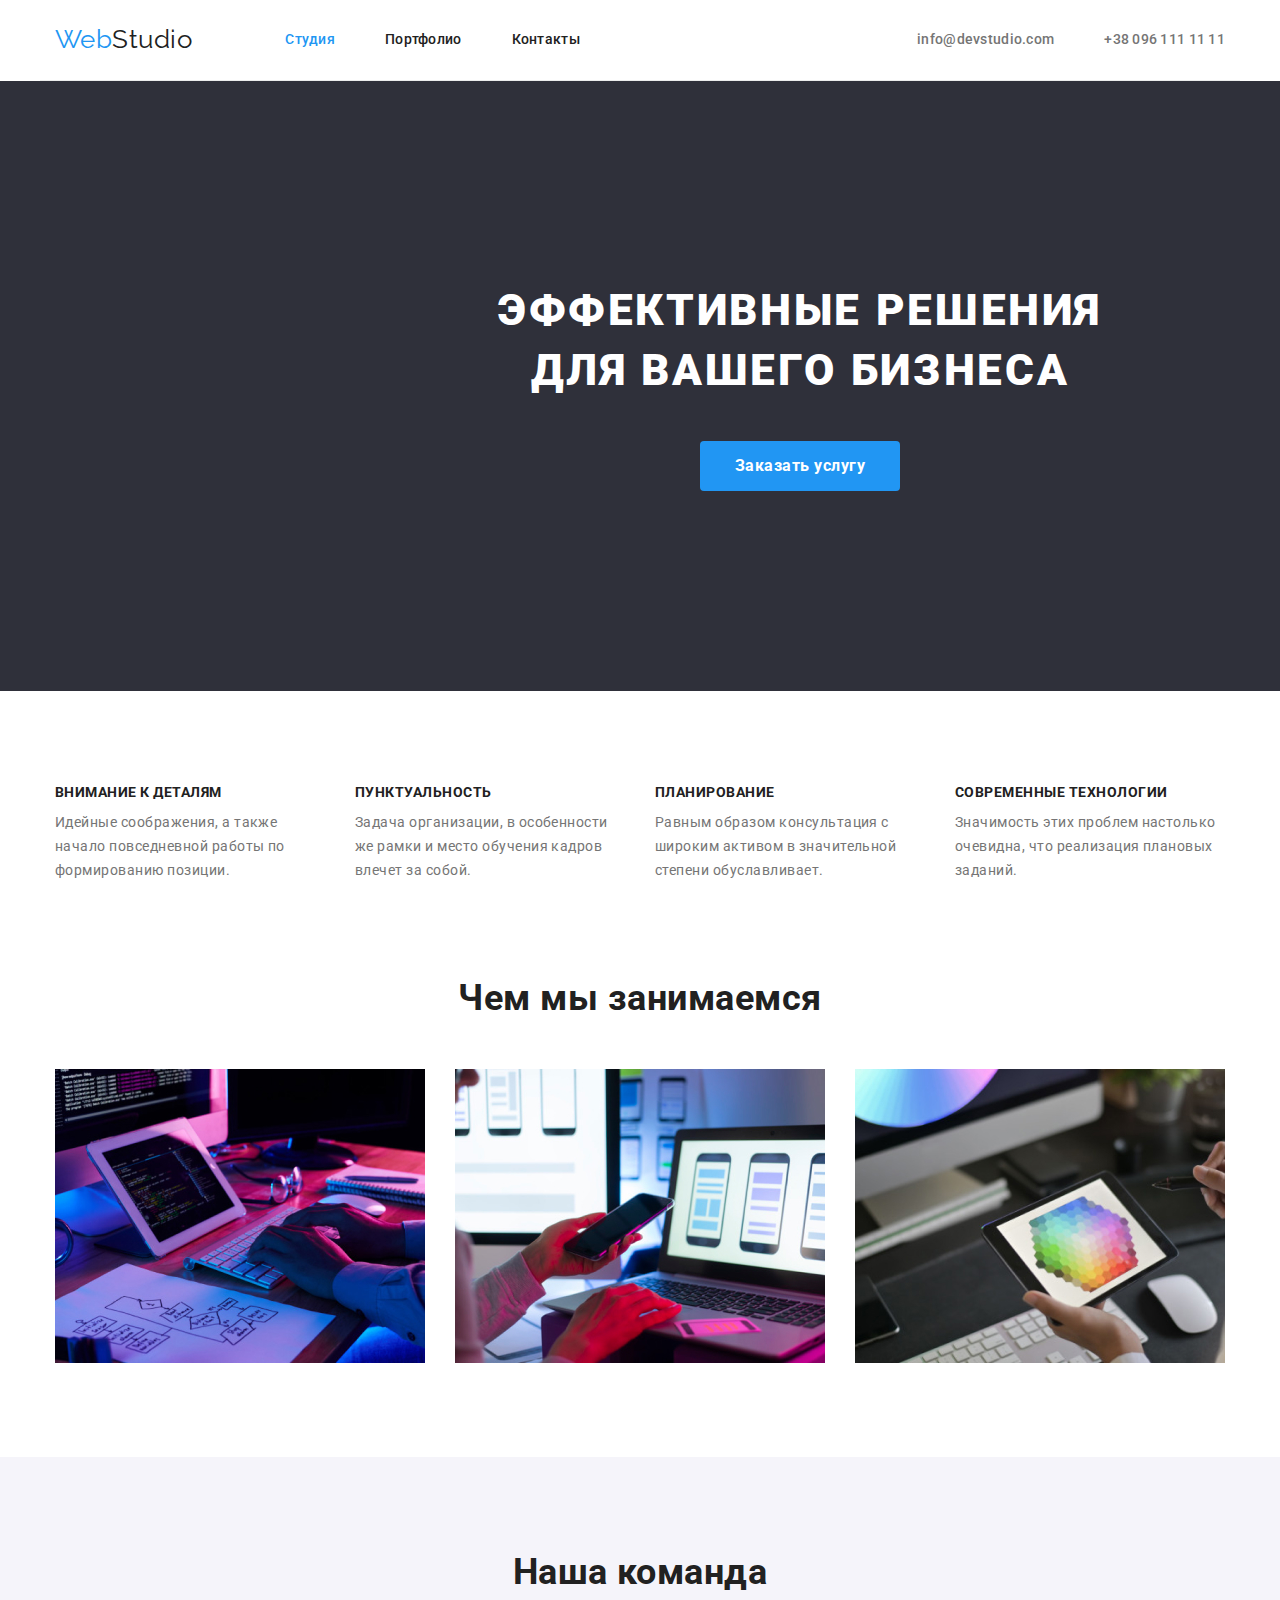
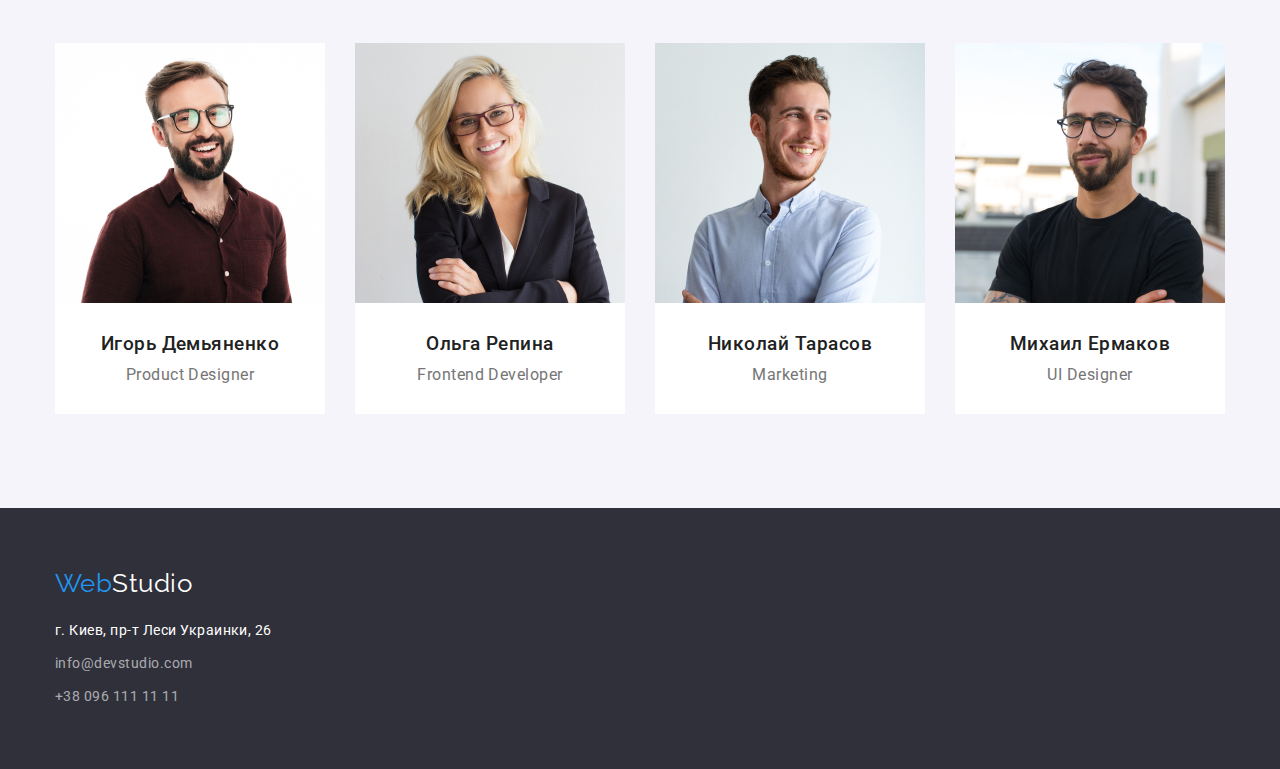
==== index.html @ 2cdace1d "изменила герой, переделала портфолио" ====
<!DOCTYPE html>
<html lang="ru">
<head>
    <meta charset="UTF-8">
    <meta name="viewport" content="width=device-width, initial-scale=1.0">
    <title>WebStudio</title>
    <link rel="preconnect" href="https://fonts.gstatic.com">
    <link href="https://fonts.googleapis.com/css2?family=Raleway:wght@700&family=Roboto:wght@400;500;700;900&display=swap"
        rel="stylesheet">
    <link rel="stylesheet" href="./css/modern-normalize.css">
    <link rel="stylesheet" href="css/styles.css">
</head>
<body>
    <header>
        <div class="container page-header">
            <nav class="nav">
                <a href="./index.html" class="nav-logo"><span class="logo-part">Web</span>Studio</a>
                    <ul class="nav-list">
                        <li class="element-nav"><a href="./index.html" class="nav-items current">Студия</a></li>
                        <li class="element-nav"><a href="./portfolio.html" class="nav-items">Портфолио</a></li>
                        <li class="element-nav"><a href="" class="nav-items">Контакты</a></li>
                    </ul>
            </nav>
            <ul class="nav-list">
                <li class="element-nav"><a href="mailto:info@devstudio.com" class="nav-items contacts">info@devstudio.com</a></li>
                <li class="element-nav"><a href="tel:+380961111111" class="nav-items contacts">+38 096 111 11 11</a></li>
            </ul>
        </div>
    </header>
    <main>
        <section class="hero">
            <div class="page-hero">
                    <h1 class="hero-heading">Эффективные решения для вашего бизнеса</h1>
                    <a href="" class="hero-button">Заказать услугу</a>
            </div>
        </section>
        <section class="features">
           <div class="container">
                <h2 class="visually-hidden">Преимущества</h2>
                <ul class="features-list">
                    <li class="features-element">
                        <h3 class="features-heading">Внимание к деталям</h3>
                        <p class="features-items">Идейные соображения, а также начало повседневной работы по формированию позиции.</p>
                    </li>
                    <li class="features-element">
                        <h3 class="features-heading">Пунктуальность</h3>
                        <p class="features-items">Задача организации, в особенности же рамки и место обучения кадров влечет за собой.
                        </p>
                    </li>
                    <li class="features-element">
                        <h3 class="features-heading">Планирование</h3>
                        <p class="features-items">Равным образом консультация с широким активом в значительной степени обуславливает.
                        </p>
                    </li>
                    <li class="features-element">
                        <h3 class="features-heading">Современные технологии</h3>
                        <p class="features-items">Значимость этих проблем настолько очевидна, что реализация плановых заданий.</p>
                    </li>
                </ul>
           </div>
        </section>
        <section class="all-section">
            <div class="container">
                <h2 class="works-heading">Чем мы занимаемся</h2>
                <ul class="works-img">
                    <li class="works-item">
                        <img src="images/main/box1.jpg" alt="рабочий процесс1" width="370" height="294">
                    </li>
                    <li class="works-item">
                        <img src="images/main/box2.jpg" alt="рабочий процесс2" width="370" height="294">
                    </li>
                    <li class="works-item">
                        <img src="images/main/box3.jpg" alt="рабочий процесс3" width="370" height="294">
                    </li>
                </ul>
            </div>
        </section>
        <section class="all-section team">
            <div class="container">
                <h2 class="works-heading">Наша команда</h2>
                <ul class="team-list">
                    <li class="team-element">
                        <img src="images/main/img1.jpg" alt="Игорь Демьяненко" width="270" height="260">
                        <div class="container-team">
                            <h3>Игорь Демьяненко</h3>
                            <p class="team-text">Product Designer</p>
                        </div>
                    </li>
                    <li class="team-element">
                        <img src="images/main/img2.jpg" alt="Ольга Репина" width="270" height="260">
                        <div class="container-team">
                            <h3>Ольга Репина</h3>
                            <p class="team-text">Frontend Developer</p>
                        </div>
                    </li>
                    <li class="team-element">
                        <img src="images/main/img3.jpg" alt="Николай Тарасов" width="270" height="260">
                        <div class="container-team">
                            <h3>Николай Тарасов</h3>
                            <p class="team-text">Marketing</p>
                        </div>
                    </li>
                    <li class="team-element">
                        <img src="images/main/img4.jpg" alt="Михаил Ермаков" width="270" height="260">
                        <div class="container-team">
                            <h3>Михаил Ермаков</h3>
                            <p class="team-text">UI Designer</p>
                        </div>
                    </li>
                </ul>
            </div>
        </section>
    </main>
    <footer class="footer">
            <div class="container">
                <a href="" class="footer-logo"><span class="logo-part">Web</span>Studio</a>
                <address class="footer-address">
                    <p>г. Киев, пр-т Леси Украинки, 26</p>
                    <ul>
                        <li class="footer-item">
                            <a href="mailto:info@devstudio.com" class="footer-contacts">info@devstudio.com</a>
                        </li>
                        <li class="footer-item">
                            <a href="tel:+380961111111" class="footer-contacts">+38 096 111 11 11</a>
                        </li>
                    </ul>
                </address>
            </div>
    </footer>
</body>
</html>
---- css/styles.css ----
:root {
  --primary-text-color: rgb(33, 33, 33);
  --logo-text-color: rgb(33, 150, 243);
  --secondary-text-color: rgb(0, 0, 0);
  --paragraph-text-color: rgb(117, 117, 117);
  --white-text-color: rgb(255, 255, 255);
  --white-text-color-op: rgba(255, 255, 255, 0.6);
  --gray-button-portfolio: rgb(245, 244, 250);
  --hero-footer-main-page: rgb(47, 48, 58);
  --examples-gap: 30px;
}

body {
  color: var(--primary-text-color);
  background-color: var(--white-text-color);

  font-family: Roboto, sans-serif;
  letter-spacing: 0.03em;
}

a {
  text-decoration: none;
}

ul {
  list-style: none;
  margin: 0;
  padding: 0;
}

h1,
h2,
h3,
h4,
h5,
h6,
p {
  margin: 0;
}

h3 {
  font-weight: 700;
}

img {
  display: block;
  max-width: 100%;
}

/* CONTAINER */
.container {
  max-width: 1200px;
  margin: 0 auto;
  padding: 0 15px;
}

.all-section {
  padding-top: 94px;
  padding-bottom: 94px;
}

/* HEADER */
.page-header {
  display: flex;
  align-items: center;
  justify-content: space-between;
  border-bottom: 1px solid #ececec;
}

.nav {
  display: flex;
}

/* Оформление логотипа в шапке */
.nav-logo {
  padding-top: 24px;
  padding-bottom: 25px;
  margin-right: 93px;

  color: var(--primary-text-color);
  font-family: Raleway, sans-serif;

  font-size: 26px;
  line-height: 1.19;
}

.logo-part {
  color: var(--logo-text-color);
}

/* Оформление ссылок навигации */
.nav-list {
  display: flex;
}

.element-nav:not(:last-child) {
  margin-right: 50px;
}

.nav-items {
  display: block;
  padding-top: 32px;
  padding-bottom: 32px;

  color: var(--primary-text-color);

  font-weight: 500;
  font-size: 14px;
  line-height: 1.14;
  letter-spacing: 0.02em;
}

.nav-items:hover,
.nav-items:focus {
  color: var(--logo-text-color);
}

.nav-items.current {
  color: var(--logo-text-color);
}

/* Контакты в шапке */
.contacts {
  color: var(--paragraph-text-color);
}

.contacts:hover,
.contacts:focus {
  color: var(--logo-text-color);
}

/* Оформление героя */
.hero {
  min-width: 1600px;
  padding-top: 200px;
  padding-bottom: 200px;
  text-align: center;

  background-color: var(--hero-footer-main-page);
}

.page-hero {
  display: block;
  max-width: 700px;
  margin: 0 auto;
}

.hero-heading {
  margin-bottom: 40px;

  color: var(--white-text-color);

  font-weight: 900;
  font-size: 44px;
  line-height: 1.36;
  letter-spacing: 0.06em;
  text-transform: uppercase;
}

/* Оформление кнопки */
.hero-button {
  display: block;
  width: 200px;
  padding: 10px 32px;
  margin: 0 auto;

  color: var(--white-text-color);
  background-color: var(--logo-text-color);

  font-weight: 700;
  font-size: 16px;
  line-height: 1.9;
  letter-spacing: 0.03em;
  border-radius: 4px;
}

.hero-button:hover,
.hero-button:focus {
  color: var(--white-text-color-op);
}

/* Преимушества */
.features {
  padding-top: 94px;
}

.visually-hidden {
  position: absolute;
  width: 1px;
  height: 1px;
  margin: -1px;
  border: 0;
  padding: 0;
  white-space: nowrap;
  clip-path: inset(100%);
  clip: rect(0 0 0 0);
  overflow: hidden;
}

.features-list {
  display: flex;
}

.features-heading {
  margin-bottom: 10px;
  font-size: 14px;
  line-height: 1.14;
  text-transform: uppercase;
}

.features-items {
  display: flex;
  width: 270px;

  color: var(--paragraph-text-color);
  font-size: 14px;
  line-height: 1.71;
}

.features-element:not(:last-child),
.works-item:not(:last-child),
.team-element:not(:last-child) {
  margin-right: 30px;
}

/* Чем мы занимаемся */

.works-heading {
  margin-bottom: 50px;

  font-weight: 700;
  font-size: 36px;
  line-height: 1.17;
  text-align: center;
}

.works-img,
.works-item,
.team-list {
  display: flex;
}

/* Team */

.team {
  background-color: var(--gray-button-portfolio);
}

.team-element {
  text-align: center;
  background-color: var(--white-text-color);
}

.team h3 {
  margin-bottom: 10px;
  font-weight: 500;
}

.container-team {
  padding: 30px 30px;

  font-size: 16px;
  line-height: 1.19;
}

.team-text {
  color: var(--paragraph-text-color);
}

/* Оформление футера */
.footer {
  padding-top: 60px;
  padding-bottom: 60px;

  background-color: var(--hero-footer-main-page);
}

.footer-logo {
  display: block;
  margin-bottom: 20px;

  font-family: Raleway, sans-serif;

  color: var(--white-text-color);
  font-size: 26px;
  line-height: 1.19;
}

.footer-address {
  color: var(--white-text-color);

  font-size: 14px;
  line-height: 1.71;
}

.footer-address p,
.footer-item:first-child {
  margin-bottom: 9px;
}

.footer-address .footer-contacts {
  display: block;

  color: var(--white-text-color-op);
  font-style: normal;
}

/* Оформиление портфолио  */

.examples {
  display: flex;
  flex-wrap: wrap;
  margin-right: calc(-1 * var(--examples-gap));
  margin-bottom: calc(-1 * var(--examples-gap));
}

.examples > .item {
  flex-basis: calc(100% / 3 - var(--examples-gap));
  margin-right: var(--examples-gap);
  margin-bottom: var(--examples-gap);
}

.examples-content {
  padding: 20px 24px;
  border: 1px solid #eeeeee;
  box-shadow: 0px 4px 4px 0px 0, 0, 0, 0, 25;
}

.examples-heading {
  margin-bottom: 4px;

  color: var(--primary-text-color);

  font-weight: 700;
  font-size: 18px;
  line-height: 2;

  letter-spacing: 0.06em;
}

.examples-text {
  color: var(--paragraph-text-color);

  font-size: 16px;
  line-height: 1.9;
}

/* Оформиление кнопок в портфолио */

.btn {
  display: flex;
  justify-content: center;
  padding-bottom: 50px;
}

.btn-item:not(:last-child) {
  margin-right: 8px;
}

.btn .button {
  padding: 6px 22px;

  background-color: var(--gray-button-portfolio);
  border-color: transparent;
  border-radius: 4px;
}

.btn .button:hover,
.btn .button:focus {
  color: var(--white-text-color);
  background-color: var(--logo-text-color);
}

/* сетка */
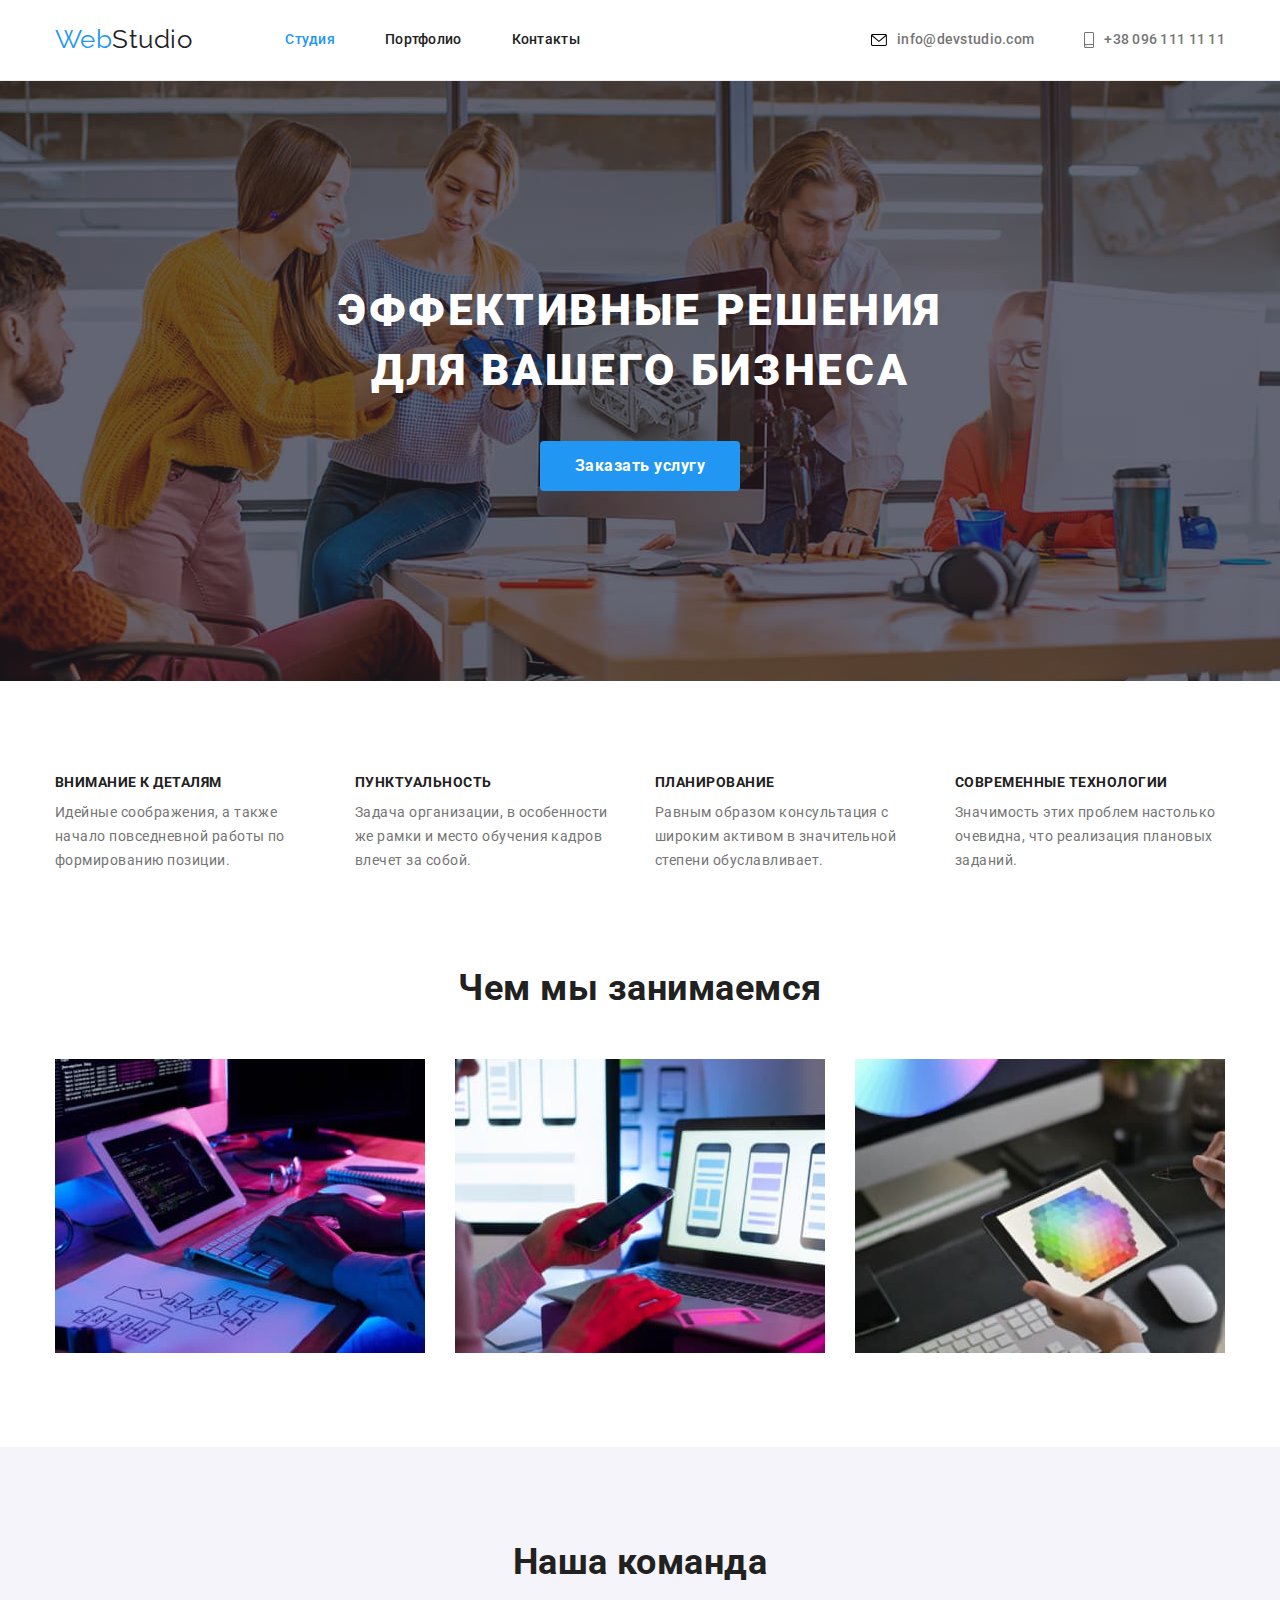
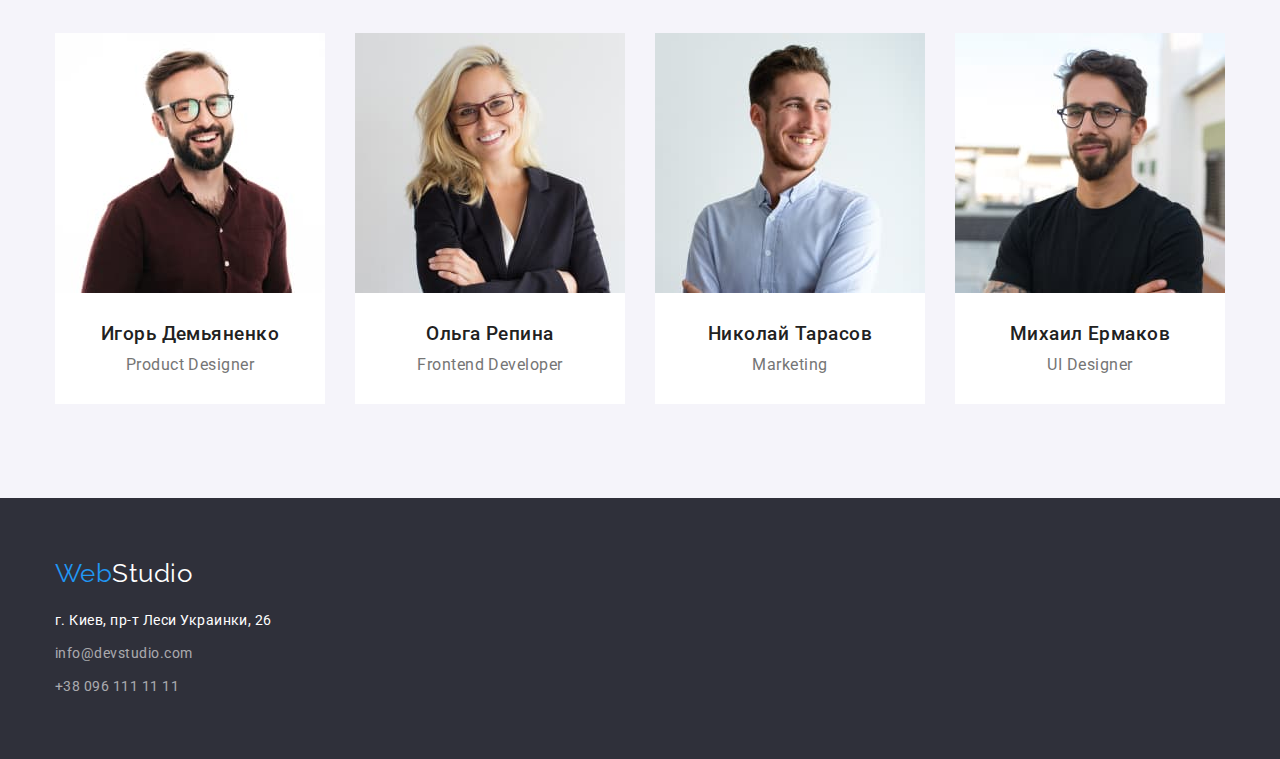
==== commit 7cf0659f: "сделала спрайт" ====
--- a/index.html
+++ b/index.html
@@ -21,10 +21,24 @@
                         <li class="element-nav"><a href="" class="nav-items">Контакты</a></li>
                     </ul>
             </nav>
-            <ul class="nav-list">
-                <li class="element-nav"><a href="mailto:info@devstudio.com" class="nav-items contacts">info@devstudio.com</a></li>
-                <li class="element-nav"><a href="tel:+380961111111" class="nav-items contacts">+38 096 111 11 11</a></li>
-            </ul>
+                    <ul class="nav-list">
+                        <li class="element-nav">
+                            <a href="mailto:info@devstudio.com" class="nav-items contacts">
+                                <svg class="icon-contacts" width="16" height="12">
+                                    <use href="./images/sprite.svg#icon-envelope"></use>
+                                </svg>
+                                info@devstudio.com
+                            </a>
+                        </li>
+                        <li class="element-nav">
+                            <a href="tel:+380961111111" class="nav-items contacts">
+                                <svg class="icon-contacts" width="10" height="16">
+                                    <use href="./images/sprite.svg#icon-smartphone"></use>
+                                </svg>
+                                +38 096 111 11 11
+                            </a>
+                        </li>
+                    </ul>
         </div>
     </header>
     <main>
--- a/css/styles.css
+++ b/css/styles.css
@@ -60,11 +60,14 @@
 }
 
 /* HEADER */
+header {
+  border-bottom: 1px solid #ececec;
+}
+
 .page-header {
   display: flex;
   align-items: center;
   justify-content: space-between;
-  border-bottom: 1px solid #ececec;
 }
 
 .nav {
@@ -98,7 +101,8 @@
 }
 
 .nav-items {
-  display: block;
+  display: flex;
+  align-items: center;
   padding-top: 32px;
   padding-bottom: 32px;
 
@@ -129,9 +133,29 @@
   color: var(--logo-text-color);
 }
 
+.icon-contacts {
+  margin-right: 10px;
+}
+
+.icon-contacts:hover,
+.icon-contacts:focus {
+  fill: currentColor;
+}
+
 /* Оформление героя */
 .hero {
-  min-width: 1600px;
+  max-width: 1600px;
+  height: 600px;
+  margin: 0 auto;
+  background-image: linear-gradient(
+      to right,
+      rgba(47, 48, 58, 0.4),
+      rgba(47, 48, 58, 0.4)
+    ),
+    url(../images/main/hero-img.jpg);
+  background-repeat: no-repeat;
+  background-position: center;
+  background-size: cover;
   padding-top: 200px;
   padding-bottom: 200px;
   text-align: center;
@@ -247,6 +271,7 @@
 }
 
 .team-element {
+  width: 270px;
   text-align: center;
   background-color: var(--white-text-color);
 }
@@ -320,6 +345,12 @@
   margin-bottom: var(--examples-gap);
 }
 
+.examples > .item:hover,
+.examples > .item:focus {
+  box-shadow: 0px 1px 1px rgba(0, 0, 0, 0.12), 0px 4px 4px rgba(0, 0, 0, 0.06),
+    1px 4px 6px rgba(0, 0, 0, 0.16);
+}
+
 .examples-content {
   padding: 20px 24px;
   border: 1px solid #eeeeee;
@@ -350,7 +381,7 @@
 .btn {
   display: flex;
   justify-content: center;
-  padding-bottom: 50px;
+  margin-bottom: 50px;
 }
 
 .btn-item:not(:last-child) {
@@ -369,6 +400,6 @@
 .btn .button:focus {
   color: var(--white-text-color);
   background-color: var(--logo-text-color);
-}
-
-/* сетка */
+  box-shadow: 0px 3px 1px rgba(0, 0, 0, 0.1), 0px 1px 2px rgba(0, 0, 0, 0.08),
+    0px 2px 2px rgba(0, 0, 0, 0.12);
+}
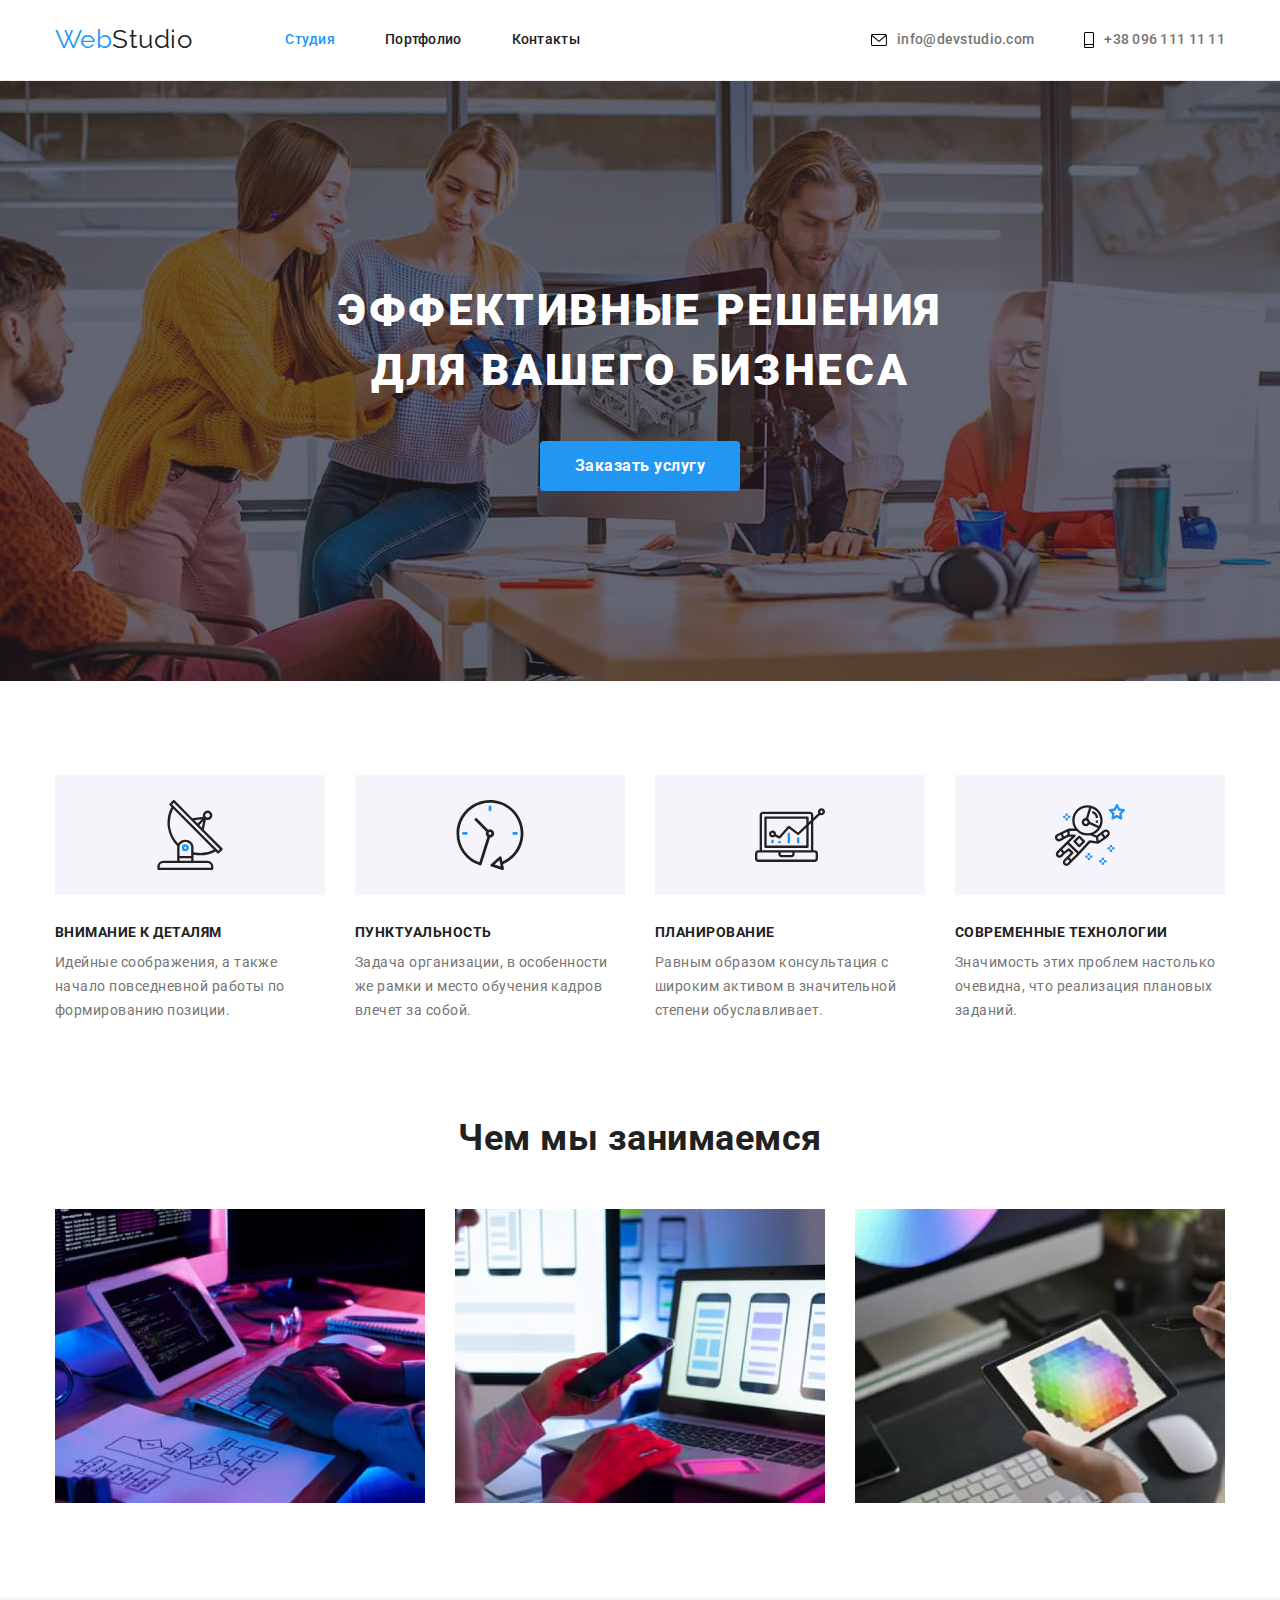
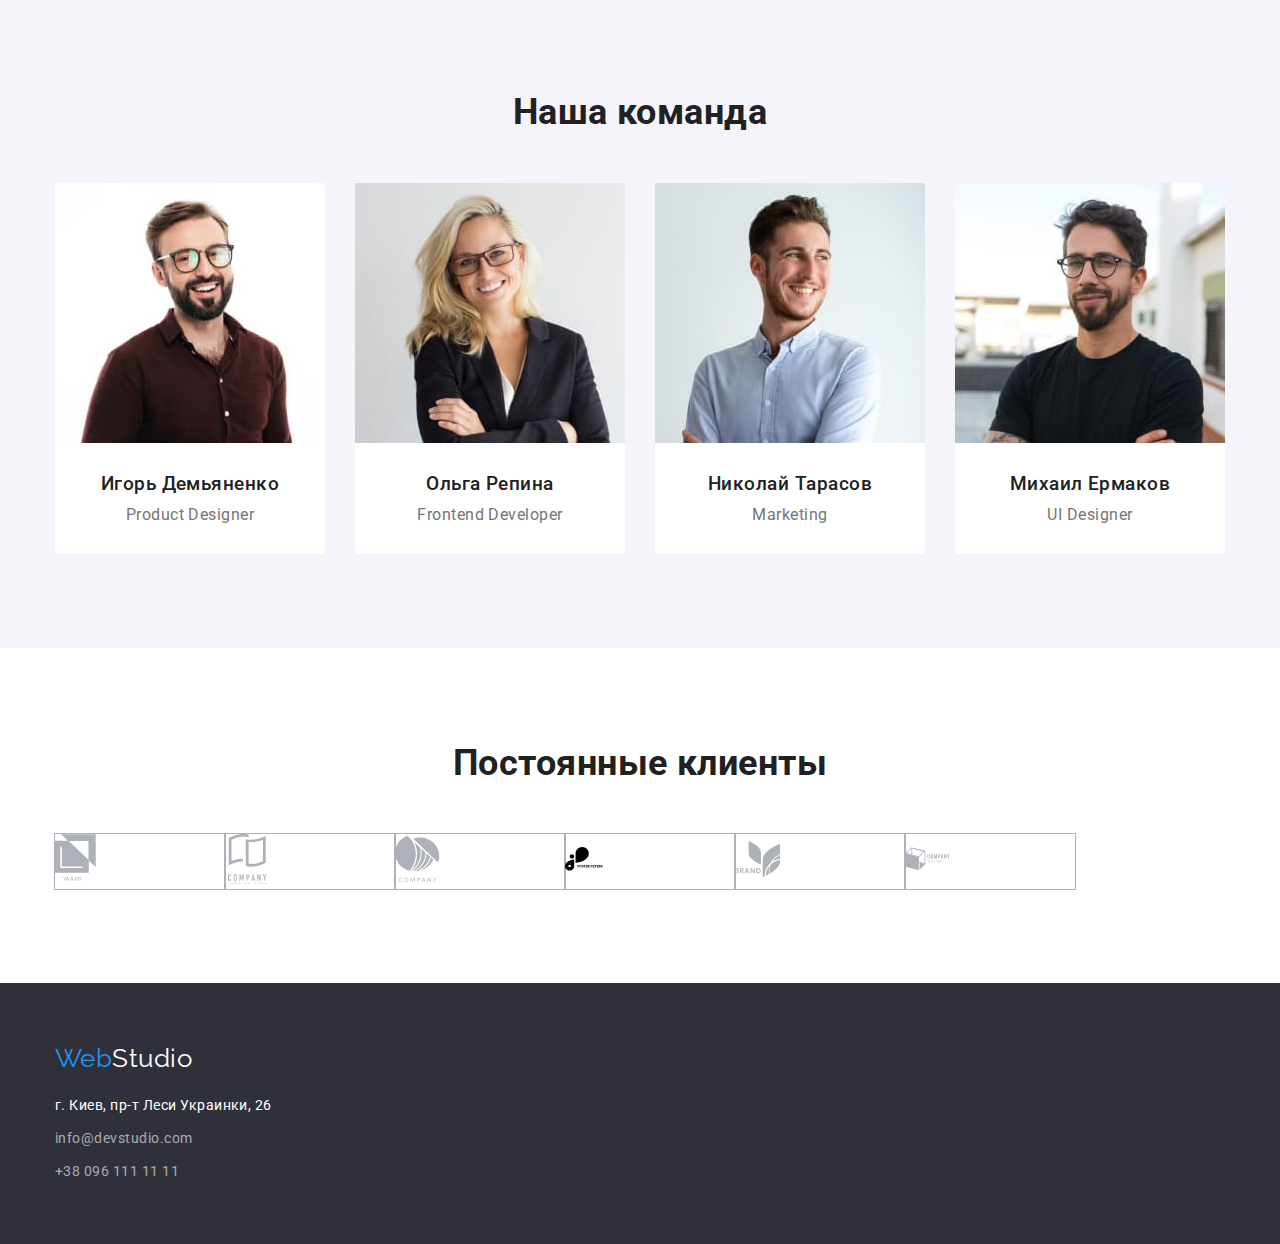
==== commit 636a0ce8: "added icons" ====
--- a/index.html
+++ b/index.html
@@ -53,20 +53,40 @@
                 <h2 class="visually-hidden">Преимущества</h2>
                 <ul class="features-list">
                     <li class="features-element">
+                        <div class="thumb">
+                            <svg width="70" height="70">
+                                <use href="./images/sprite.svg#icon-antenna"></use>
+                            </svg>
+                        </div>
                         <h3 class="features-heading">Внимание к деталям</h3>
                         <p class="features-items">Идейные соображения, а также начало повседневной работы по формированию позиции.</p>
                     </li>
                     <li class="features-element">
+                        <div class="thumb">
+                            <svg width="70" height="70">
+                                <use href="./images/sprite.svg#icon-clock"></use>
+                            </svg>
+                        </div>
                         <h3 class="features-heading">Пунктуальность</h3>
                         <p class="features-items">Задача организации, в особенности же рамки и место обучения кадров влечет за собой.
                         </p>
                     </li>
                     <li class="features-element">
+                        <div class="thumb">
+                            <svg width="70" height="70">
+                                <use href="./images/sprite.svg#icon-diagram"></use>
+                            </svg>
+                        </div>
                         <h3 class="features-heading">Планирование</h3>
                         <p class="features-items">Равным образом консультация с широким активом в значительной степени обуславливает.
                         </p>
                     </li>
                     <li class="features-element">
+                        <div class="thumb">
+                            <svg width="70" height="70">
+                                <use href="./images/sprite.svg#icon-astronaut"></use>
+                            </svg>
+                        </div>
                         <h3 class="features-heading">Современные технологии</h3>
                         <p class="features-items">Значимость этих проблем настолько очевидна, что реализация плановых заданий.</p>
                     </li>
@@ -120,6 +140,70 @@
                             <h3>Михаил Ермаков</h3>
                             <p class="team-text">UI Designer</p>
                         </div>
+                    </li>
+                </ul>
+            </div>
+        </section>
+        <section class="all-section">
+            <div class="container">
+                <h2 class="works-heading">Постоянные клиенты</h2>
+                <ul class="clients">
+                    <li>
+                        <a href="#" class="our-clients">
+                                <svg width="45" height="50">
+                                    <use href="./images/sprite.svg#icon-logo-1"></use>
+                                </svg>
+                        </a>
+                            
+                    </li>
+                    <li>
+                            <a href="#" class="our-clients">
+                               
+                                    <svg width="45" height="50">
+                                        <use href="./images/sprite.svg#icon-logo-2"></use>
+                                    </svg>
+                                
+                            </a>
+                            
+                    </li>
+                    <li>
+                            <a href="#" class="our-clients">
+                                
+                                    <svg width="45" height="50">
+                                        <use href="./images/sprite.svg#icon-logo-3"></use>
+                                    </svg>
+                                
+                            </a>
+                            
+                    </li>
+                    <li>
+                            <a href="#" class="our-clients">
+                              
+                                    <svg width="45" height="50">
+                                        <use href="./images/sprite.svg#icon-logo-4"></use>
+                                    </svg>
+                                
+                            </a>
+                            
+                    </li>
+                    <li>
+                            <a href="#" class="our-clients">
+                               
+                                    <svg width="45" height="50">
+                                        <use href="./images/sprite.svg#icon-logo-5"></use>
+                                    </svg>
+                              
+                            </a>
+                            
+                    </li>
+                    <li>
+                            <a href="#" class="our-clients">
+                              
+                                    <svg width="45" height="50">
+                                        <use href="./images/sprite.svg#icon-logo-6"></use>
+                                    </svg>
+                              
+                            </a>                            
                     </li>
                 </ul>
             </div>
--- a/css/styles.css
+++ b/css/styles.css
@@ -225,6 +225,10 @@
   display: flex;
 }
 
+.features-element {
+  flex-basis: calc(100% / 4 - 30px);
+}
+
 .features-heading {
   margin-bottom: 10px;
   font-size: 14px;
@@ -235,16 +239,25 @@
 .features-items {
   display: flex;
   width: 270px;
-
   color: var(--paragraph-text-color);
   font-size: 14px;
   line-height: 1.71;
 }
 
-.features-element:not(:last-child),
 .works-item:not(:last-child),
 .team-element:not(:last-child) {
   margin-right: 30px;
+}
+
+.thumb {
+  display: flex;
+  justify-content: center;
+  align-items: center;
+  width: 270px;
+  height: 120px;
+  margin-right: 30px;
+  margin-bottom: 30px;
+  background-color: var(--gray-button-portfolio);
 }
 
 /* Чем мы занимаемся */
@@ -290,6 +303,19 @@
 
 .team-text {
   color: var(--paragraph-text-color);
+}
+
+/* Наши клиенты */
+.clients {
+  display: flex;
+}
+
+.our-clients {
+  display: inline-block;
+  width: 170px;
+  justify-content: center;
+  align-items: center;
+  outline: 1px solid rgb(175, 177, 184);
 }
 
 /* Оформление футера */
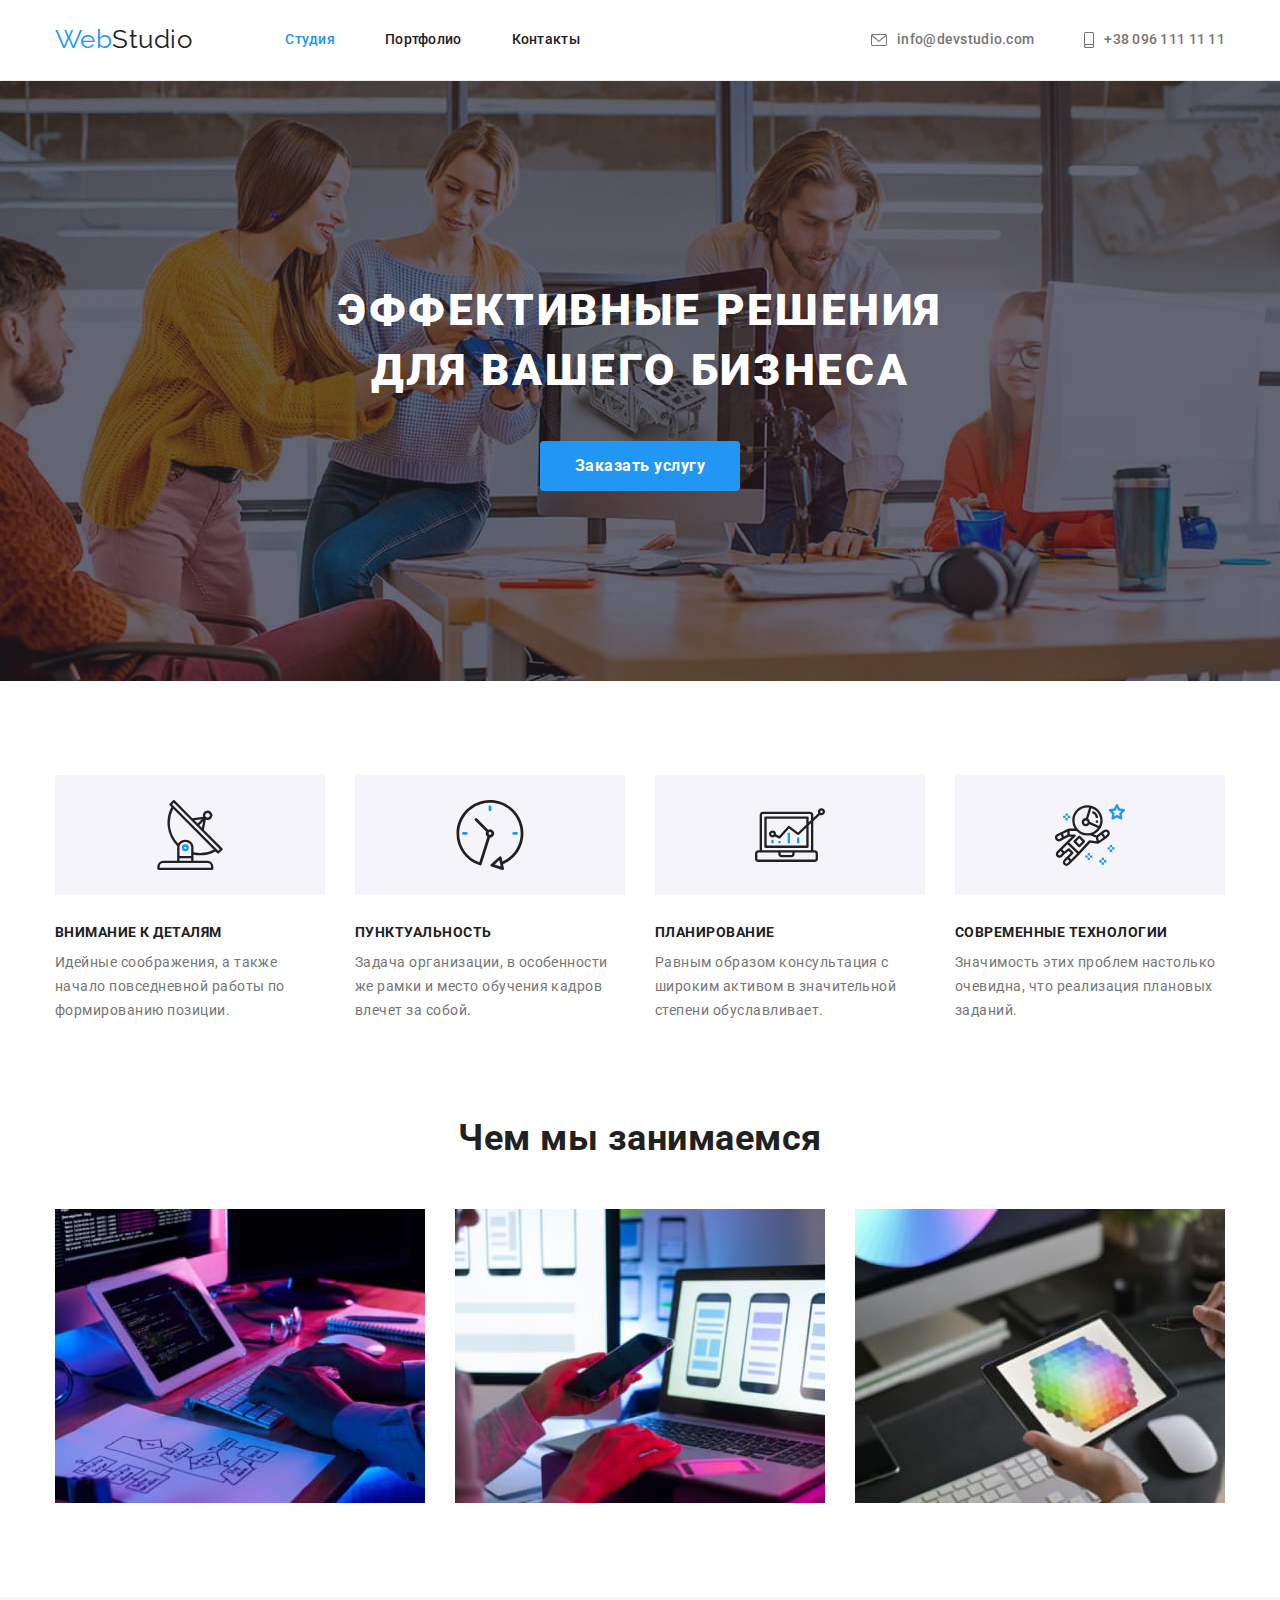
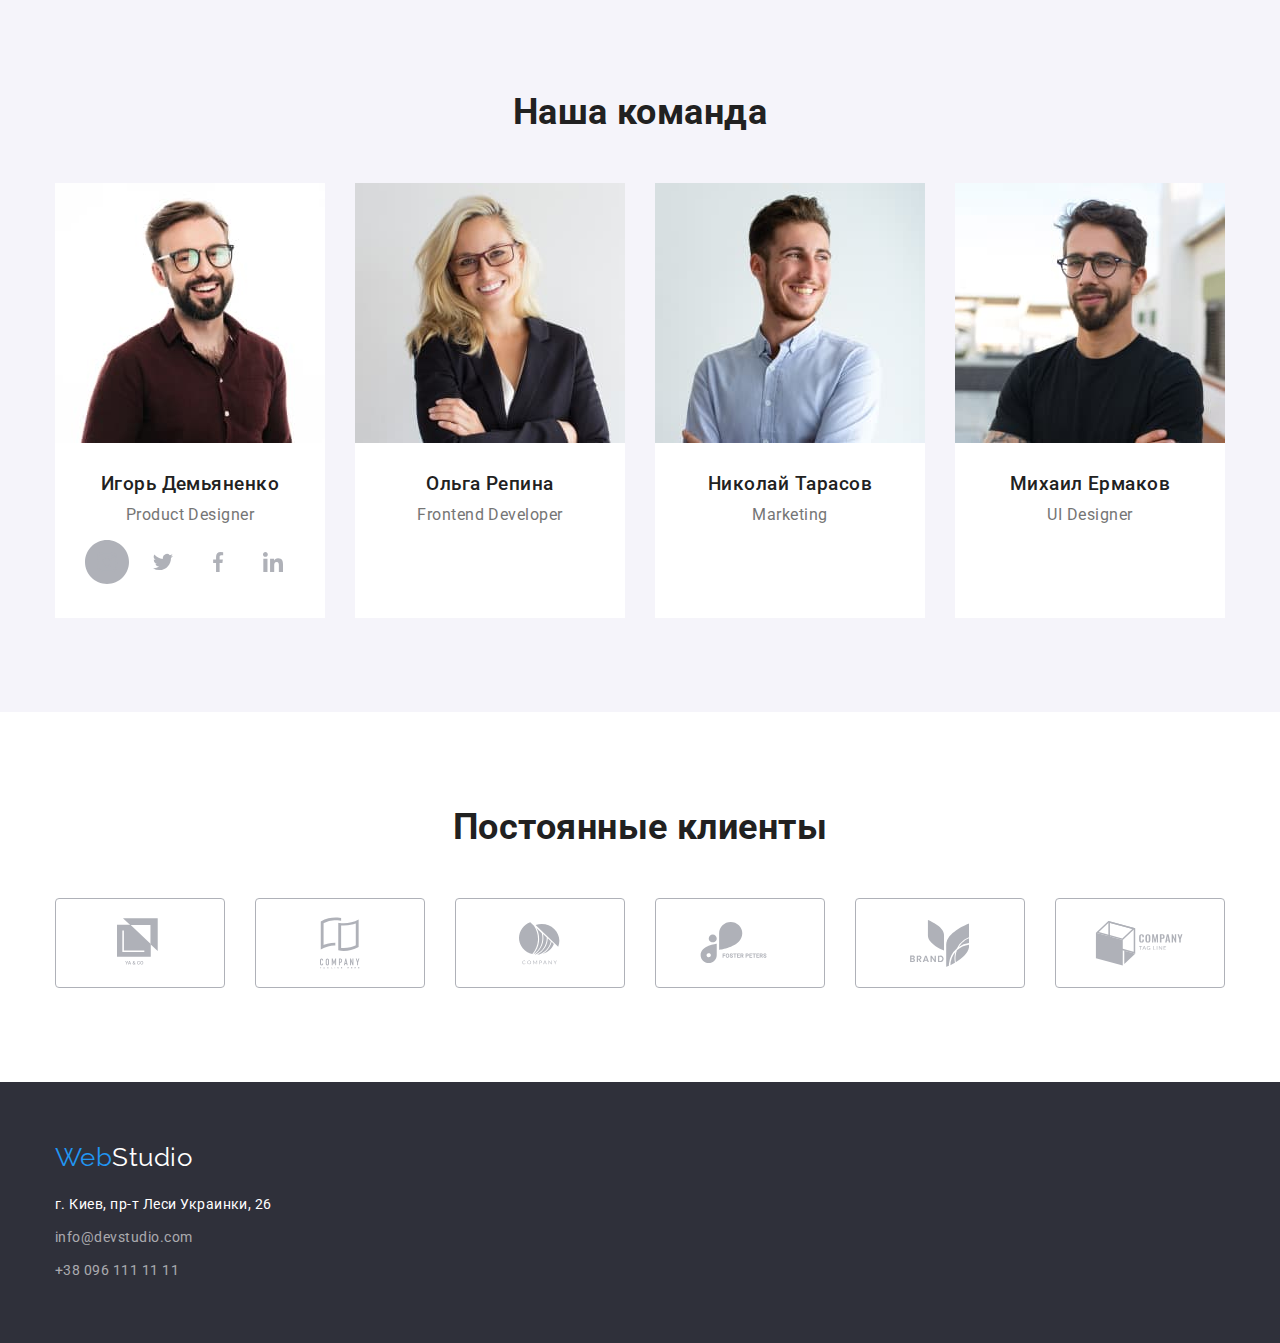
==== commit 26da960b: "иконки и цвета" ====
--- a/index.html
+++ b/index.html
@@ -118,6 +118,38 @@
                         <div class="container-team">
                             <h3>Игорь Демьяненко</h3>
                             <p class="team-text">Product Designer</p>
+                            <ul class="socials-list">
+                                <li class="socials-item">
+                                    <a href="#" class="socials-link">
+                                        <div class="thumb-socials">
+                                            <svg  class="icon-socials" width="44" height="44">
+                                                <use href="./images/sprite.svg#icon-instagram"></use>
+                                            </svg>
+                                        </div>
+                                    </a>
+                                </li>
+                                <li class="socials-item">
+                                    <a href="#" class="socials-link">
+                                        <svg width="44" height="44">
+                                            <use href="./images/sprite.svg#icon-twitter"></use>
+                                        </svg>
+                                    </a>
+                                </li>
+                                <li class="socials-item">
+                                    <a href="#" class="socials-link">
+                                        <svg width="44" height="44">
+                                            <use href="./images/sprite.svg#icon-facebook"></use>
+                                        </svg>
+                                    </a>
+                                </li>
+                                <li class="socials-item">
+                                    <a href="#" class="socials-link">
+                                        <svg width="44" height="44">
+                                            <use href="./images/sprite.svg#icon-linkedin"></use>
+                                        </svg>
+                                    </a>
+                                </li>
+                            </ul>
                         </div>
                     </li>
                     <li class="team-element">
@@ -148,61 +180,63 @@
             <div class="container">
                 <h2 class="works-heading">Постоянные клиенты</h2>
                 <ul class="clients">
-                    <li>
+                    <li class="clients-item"> 
                         <a href="#" class="our-clients">
-                                <svg width="45" height="50">
-                                    <use href="./images/sprite.svg#icon-logo-1"></use>
-                                </svg>
+                                <div class="thumb-clients">
+                                    <svg class="icon-clients" width="45" height="50">
+                                        <use href="./images/sprite.svg#icon-logo-1"></use>
+                                    </svg>
+                                </div>
                         </a>
                             
                     </li>
-                    <li>
-                            <a href="#" class="our-clients">
-                               
-                                    <svg width="45" height="50">
+                    <li class="clients-item">
+                            <a href="#" class="our-clients">
+                                <div class="thumb-clients">
+                                    <svg class="icon-clients" width="40" height="52">
                                         <use href="./images/sprite.svg#icon-logo-2"></use>
                                     </svg>
-                                
-                            </a>
-                            
-                    </li>
-                    <li>
-                            <a href="#" class="our-clients">
-                                
-                                    <svg width="45" height="50">
+                                </div>
+                            </a>
+                            
+                    </li>
+                    <li class="clients-item">
+                            <a href="#" class="our-clients">
+                                <div class="thumb-clients">
+                                    <svg class="icon-clients" width="41" height="43">
                                         <use href="./images/sprite.svg#icon-logo-3"></use>
                                     </svg>
-                                
-                            </a>
-                            
-                    </li>
-                    <li>
-                            <a href="#" class="our-clients">
-                              
-                                    <svg width="45" height="50">
+                                </div>
+                            </a>
+                            
+                    </li>
+                    <li class="clients-item">
+                            <a href="#" class="our-clients">
+                                <div class="thumb-clients">
+                                    <svg class="icon-clients" width="80" height="42">
                                         <use href="./images/sprite.svg#icon-logo-4"></use>
                                     </svg>
-                                
-                            </a>
-                            
-                    </li>
-                    <li>
-                            <a href="#" class="our-clients">
-                               
-                                    <svg width="45" height="50">
+                                </div>
+                            </a>
+                            
+                    </li>
+                    <li class="clients-item">
+                            <a href="#" class="our-clients">
+                                <div class="thumb-clients">
+                                    <svg class="icon-clients" width="59" height="47">
                                         <use href="./images/sprite.svg#icon-logo-5"></use>
                                     </svg>
-                              
-                            </a>
-                            
-                    </li>
-                    <li>
-                            <a href="#" class="our-clients">
-                              
-                                    <svg width="45" height="50">
+                                </div>
+                            </a>
+                            
+                    </li>
+                    <li class="clients-item">
+                            <a href="#" class="our-clients">
+                                <div class="thumb-clients">
+                                    <svg class="icon-clients" width="89" height="45">
                                         <use href="./images/sprite.svg#icon-logo-6"></use>
                                     </svg>
-                              
+                                </div>
                             </a>                            
                     </li>
                 </ul>
--- a/css/styles.css
+++ b/css/styles.css
@@ -7,6 +7,7 @@
   --white-text-color-op: rgba(255, 255, 255, 0.6);
   --gray-button-portfolio: rgb(245, 244, 250);
   --hero-footer-main-page: rgb(47, 48, 58);
+  --icon-color-gray: rgb(175, 177, 184);
   --examples-gap: 30px;
 }
 
@@ -135,6 +136,7 @@
 
 .icon-contacts {
   margin-right: 10px;
+  fill: currentColor;
 }
 
 .icon-contacts:hover,
@@ -303,19 +305,82 @@
 
 .team-text {
   color: var(--paragraph-text-color);
-}
+  margin-bottom: 16px;
+}
+
+.socials-list{
+  display: flex;
+  margin-right: -10px;
+}
+
+.socials-item{
+  flex-basis: calc(100% / 4 - 10px);
+  margin-right: 10px;
+}
+
+.socials-link{
+  display: block;
+  
+}
+
+.thumb-socials{
+  display: flex;
+  color: var(--icon-color-gray);
+  background-color: white;
+  border-radius: 50%; 
+}
+
+.thumb-link:hover{
+  color: white;
+  background-color: blue;
+}
+
+.icon-socials{
+  fill: currentColor;
+}
+
+
+.icon-socials:hover,
+.icon-socials:focus{
+  fill: currentColor;
+} 
+
 
 /* Наши клиенты */
 .clients {
   display: flex;
+  margin-right: calc(-1 * var(--examples-gap));
+}
+
+.clients-item {
+  flex-basis: calc(100% / 6 - var(--examples-gap));
+  margin-right: var(--examples-gap);
 }
 
 .our-clients {
-  display: inline-block;
-  width: 170px;
+  display: block;
+  
+}
+
+.thumb-clients {
+  display: flex;
   justify-content: center;
   align-items: center;
-  outline: 1px solid rgb(175, 177, 184);
+  height: 90px;
+  color: var(--icon-color-gray);
+  border: 1px solid rgb(175, 177, 184);
+  border-radius: 4px;
+}
+
+.icon-clients {
+  fill: currentColor;
+}
+
+.thumb-clients:hover,
+.thumb-clients:focus {
+  color: var(--logo-text-color);
+  border: 1px solid var(--logo-text-color));
+
 }
 
 /* Оформление футера */
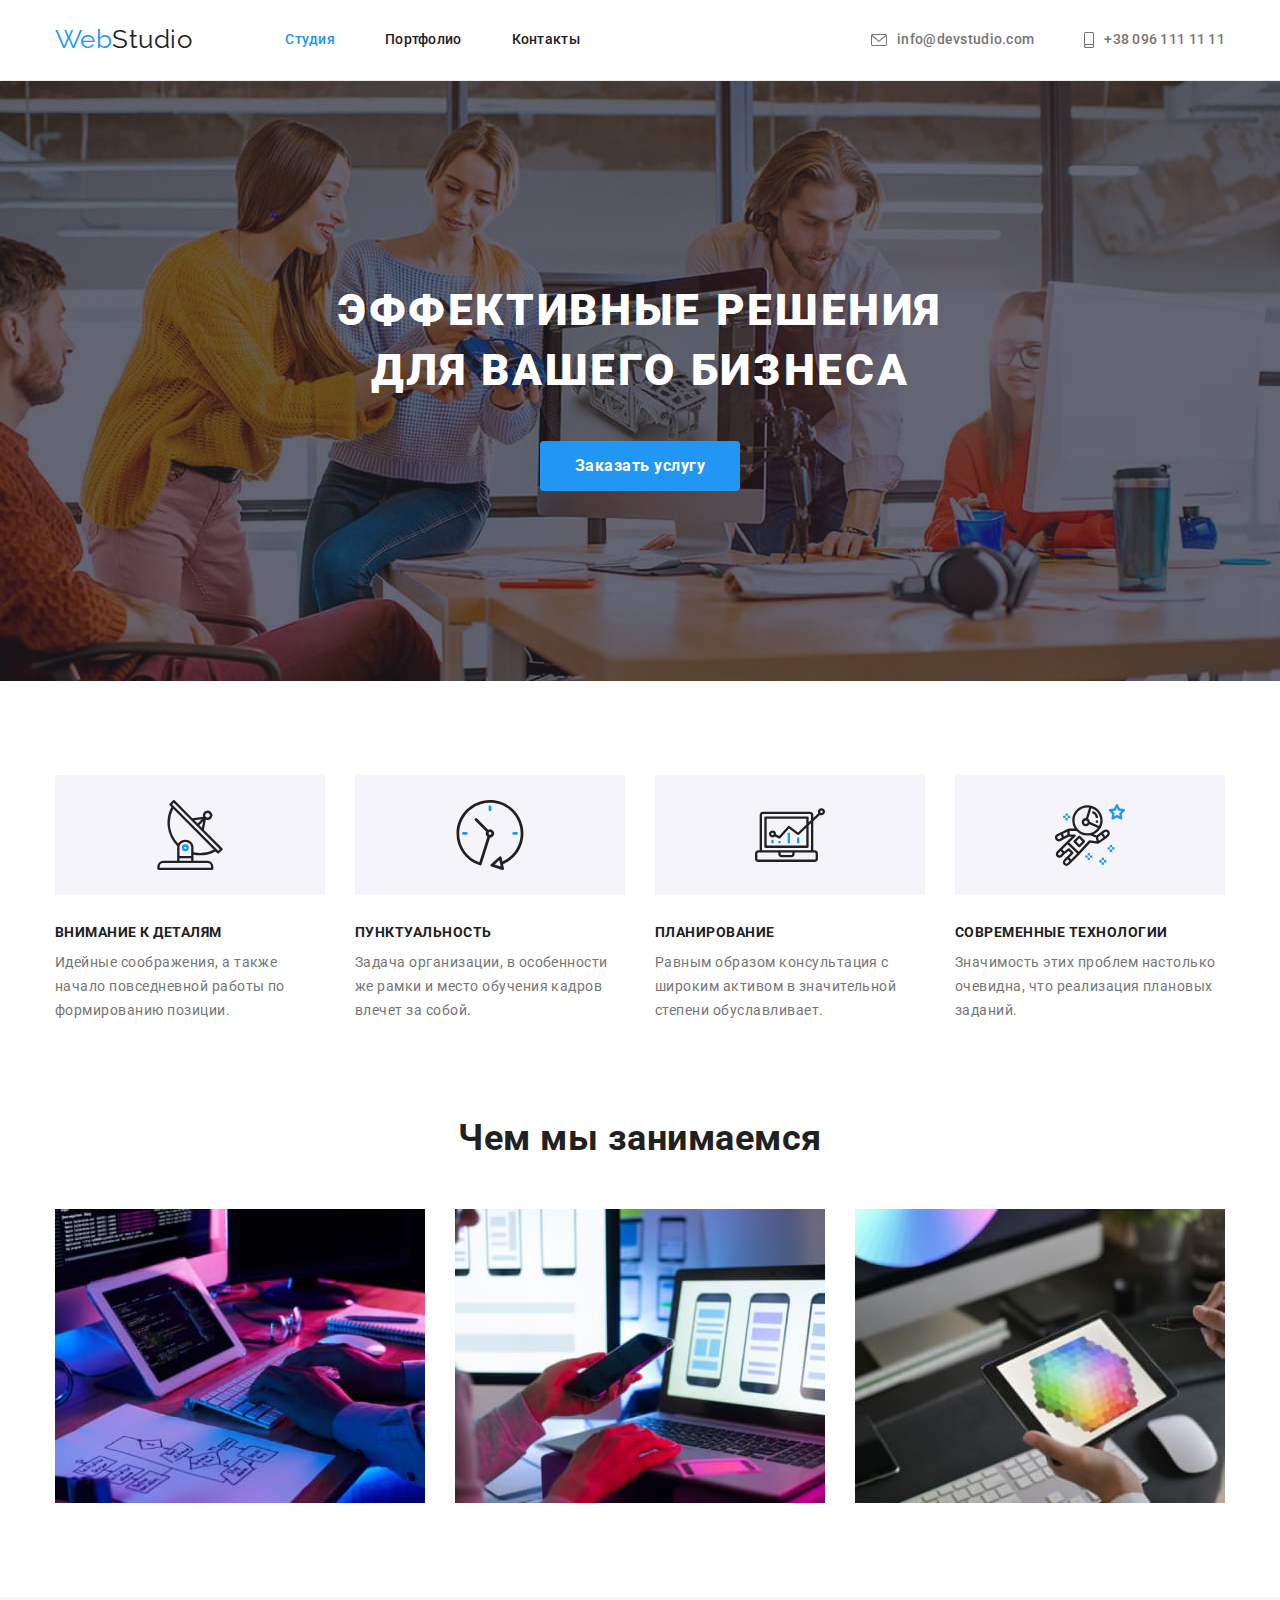
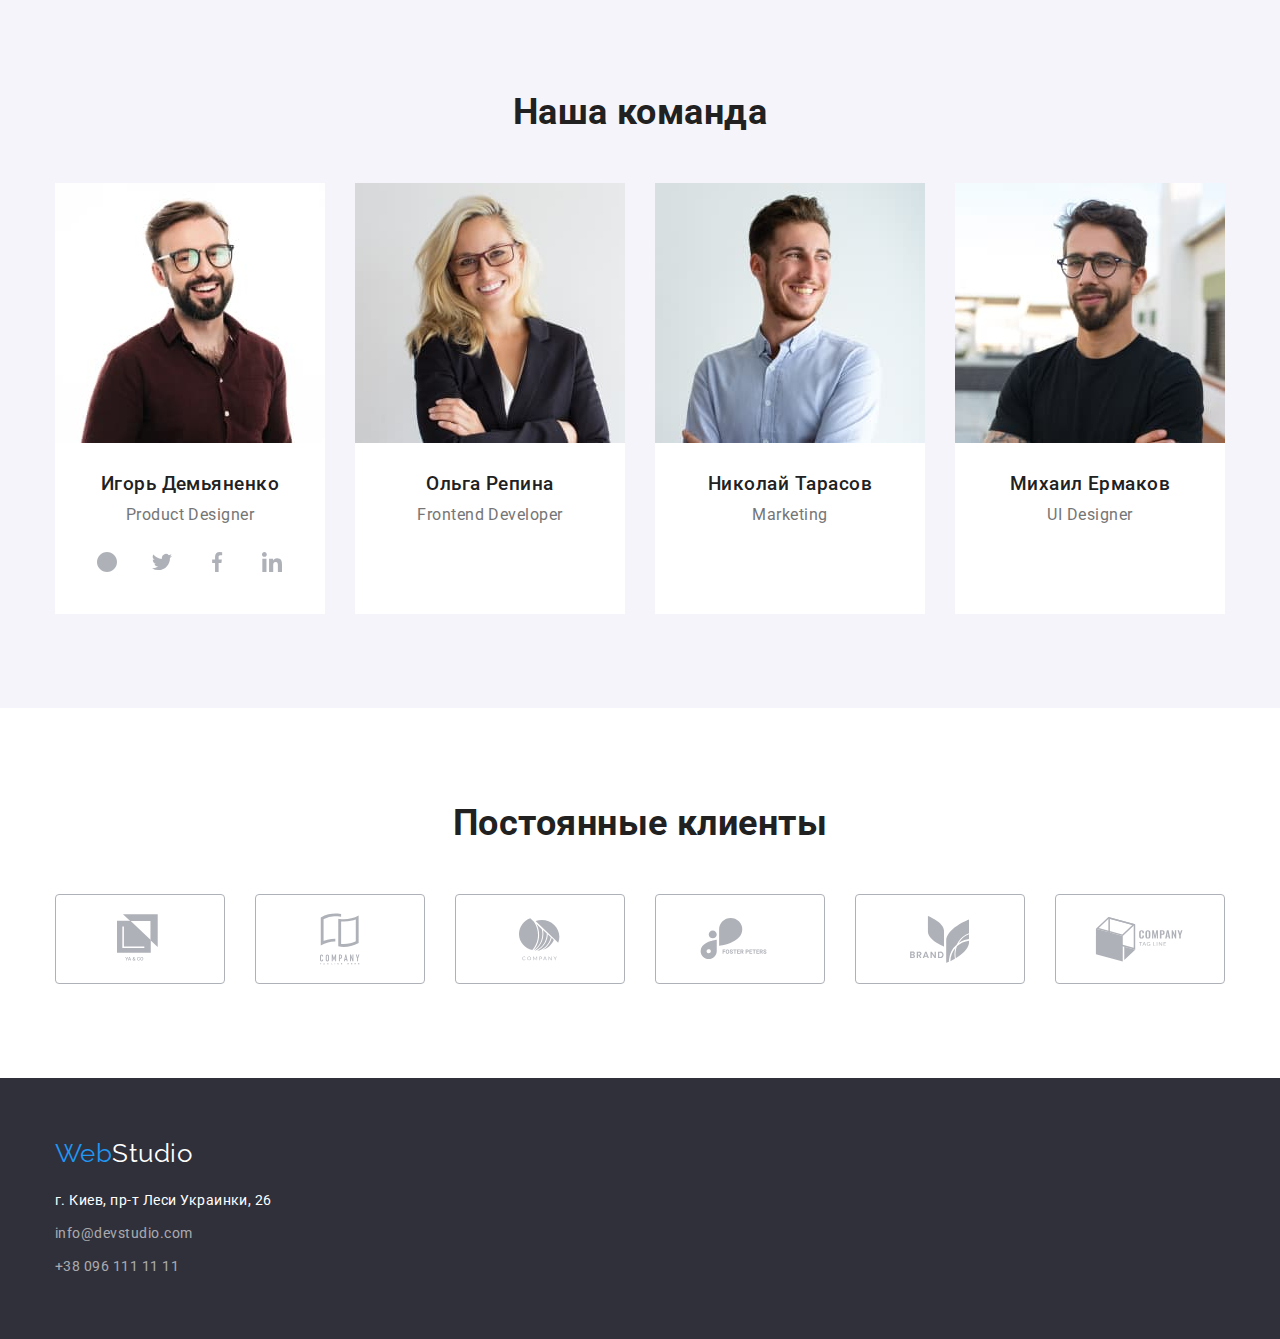
==== commit 5ab470ee: "---" ====
--- a/index.html
+++ b/index.html
@@ -121,11 +121,9 @@
                             <ul class="socials-list">
                                 <li class="socials-item">
                                     <a href="#" class="socials-link">
-                                        <div class="thumb-socials">
-                                            <svg  class="icon-socials" width="44" height="44">
+                                            <svg  class="icon-socials">
                                                 <use href="./images/sprite.svg#icon-instagram"></use>
                                             </svg>
-                                        </div>
                                     </a>
                                 </li>
                                 <li class="socials-item">
--- a/css/styles.css
+++ b/css/styles.css
@@ -319,32 +319,26 @@
 }
 
 .socials-link{
-  display: block;
-  
-}
-
-.thumb-socials{
-  display: flex;
-  color: var(--icon-color-gray);
-  background-color: white;
-  border-radius: 50%; 
-}
-
-.thumb-link:hover{
-  color: white;
+  display: flex;
+  justify-content: center;
+  align-items: center;
+  width: 44px;
+  height: 44px;
+  background-color: var(--white-text-color);
+  fill: var(--icon-color-gray);
+  border-radius: 50%;
+
+}
+
+.socials-link:hover{
+  fill: white;
   background-color: blue;
 }
 
 .icon-socials{
-  fill: currentColor;
-}
-
-
-.icon-socials:hover,
-.icon-socials:focus{
-  fill: currentColor;
-} 
-
+  width: 20px;
+  height: 20px;
+}
 
 /* Наши клиенты */
 .clients {
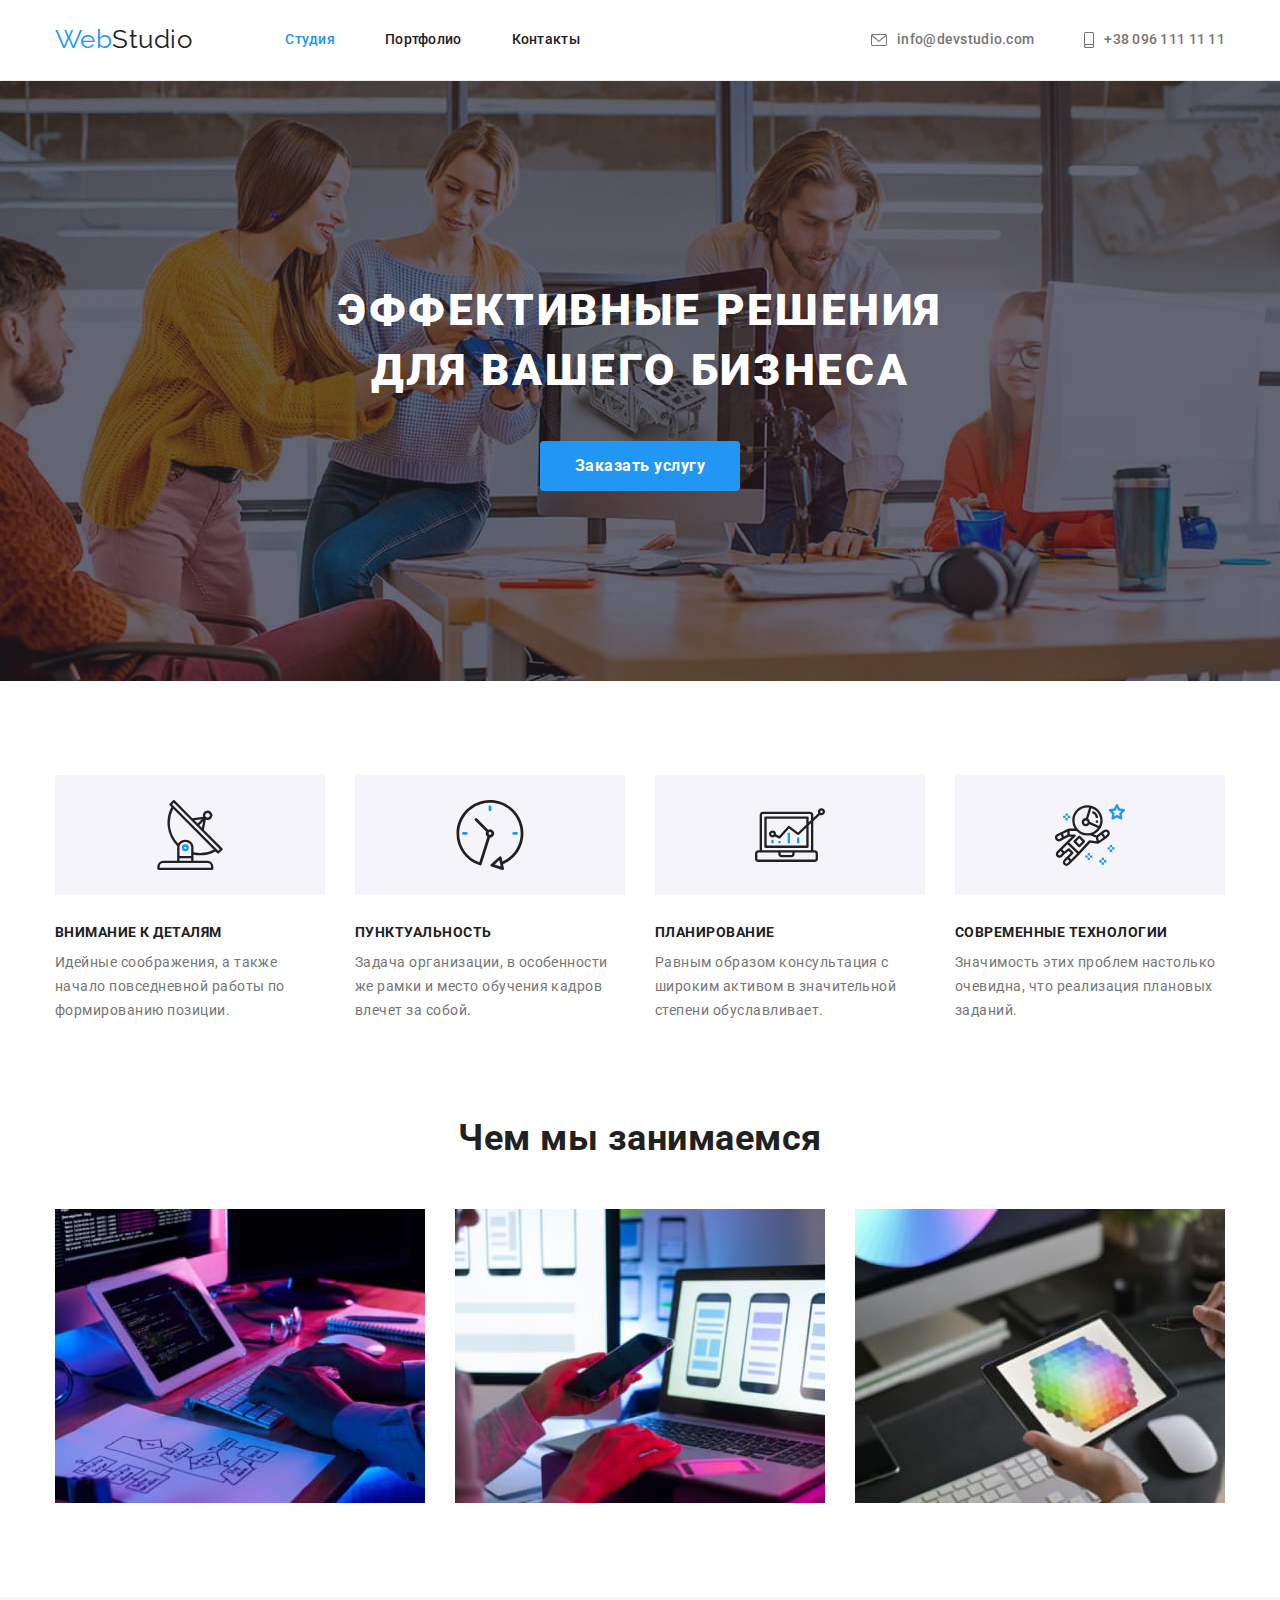
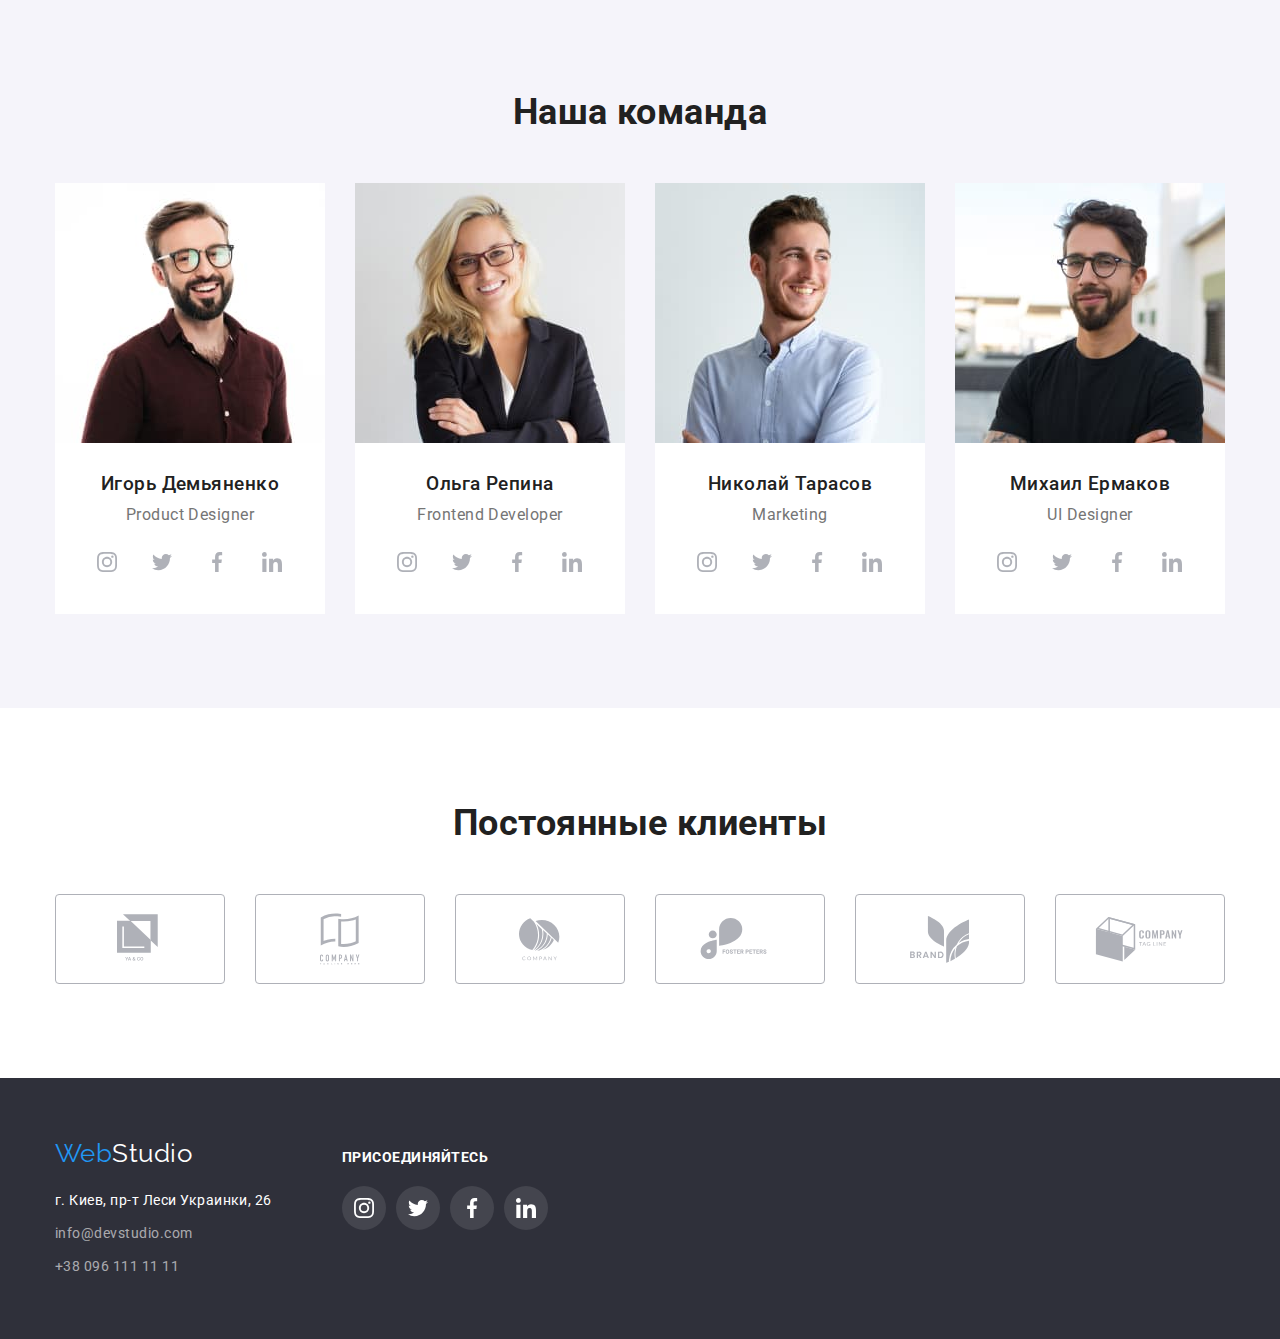
==== commit 349a85f3: "+" ====
--- a/index.html
+++ b/index.html
@@ -128,21 +128,21 @@
                                 </li>
                                 <li class="socials-item">
                                     <a href="#" class="socials-link">
-                                        <svg width="44" height="44">
+                                        <svg class="icon-socials">
                                             <use href="./images/sprite.svg#icon-twitter"></use>
                                         </svg>
                                     </a>
                                 </li>
                                 <li class="socials-item">
                                     <a href="#" class="socials-link">
-                                        <svg width="44" height="44">
+                                        <svg class="icon-socials">
                                             <use href="./images/sprite.svg#icon-facebook"></use>
                                         </svg>
                                     </a>
                                 </li>
                                 <li class="socials-item">
                                     <a href="#" class="socials-link">
-                                        <svg width="44" height="44">
+                                        <svg class="icon-socials">
                                             <use href="./images/sprite.svg#icon-linkedin"></use>
                                         </svg>
                                     </a>
@@ -155,6 +155,36 @@
                         <div class="container-team">
                             <h3>Ольга Репина</h3>
                             <p class="team-text">Frontend Developer</p>
+                            <ul class="socials-list">
+                                <li class="socials-item">
+                                    <a href="#" class="socials-link">
+                                            <svg  class="icon-socials">
+                                                <use href="./images/sprite.svg#icon-instagram"></use>
+                                            </svg>
+                                    </a>
+                                </li>
+                                <li class="socials-item">
+                                    <a href="#" class="socials-link">
+                                        <svg class="icon-socials">
+                                            <use href="./images/sprite.svg#icon-twitter"></use>
+                                        </svg>
+                                    </a>
+                                </li>
+                                <li class="socials-item">
+                                    <a href="#" class="socials-link">
+                                        <svg class="icon-socials">
+                                            <use href="./images/sprite.svg#icon-facebook"></use>
+                                        </svg>
+                                    </a>
+                                </li>
+                                <li class="socials-item">
+                                    <a href="#" class="socials-link">
+                                        <svg class="icon-socials">
+                                            <use href="./images/sprite.svg#icon-linkedin"></use>
+                                        </svg>
+                                    </a>
+                                </li>
+                            </ul>
                         </div>
                     </li>
                     <li class="team-element">
@@ -162,6 +192,36 @@
                         <div class="container-team">
                             <h3>Николай Тарасов</h3>
                             <p class="team-text">Marketing</p>
+                            <ul class="socials-list">
+                                <li class="socials-item">
+                                    <a href="#" class="socials-link">
+                                            <svg  class="icon-socials">
+                                                <use href="./images/sprite.svg#icon-instagram"></use>
+                                            </svg>
+                                    </a>
+                                </li>
+                                <li class="socials-item">
+                                    <a href="#" class="socials-link">
+                                        <svg class="icon-socials">
+                                            <use href="./images/sprite.svg#icon-twitter"></use>
+                                        </svg>
+                                    </a>
+                                </li>
+                                <li class="socials-item">
+                                    <a href="#" class="socials-link">
+                                        <svg class="icon-socials">
+                                            <use href="./images/sprite.svg#icon-facebook"></use>
+                                        </svg>
+                                    </a>
+                                </li>
+                                <li class="socials-item">
+                                    <a href="#" class="socials-link">
+                                        <svg class="icon-socials">
+                                            <use href="./images/sprite.svg#icon-linkedin"></use>
+                                        </svg>
+                                    </a>
+                                </li>
+                            </ul>
                         </div>
                     </li>
                     <li class="team-element">
@@ -169,6 +229,36 @@
                         <div class="container-team">
                             <h3>Михаил Ермаков</h3>
                             <p class="team-text">UI Designer</p>
+                            <ul class="socials-list">
+                                <li class="socials-item">
+                                    <a href="#" class="socials-link">
+                                            <svg  class="icon-socials">
+                                                <use href="./images/sprite.svg#icon-instagram"></use>
+                                            </svg>
+                                    </a>
+                                </li>
+                                <li class="socials-item">
+                                    <a href="#" class="socials-link">
+                                        <svg class="icon-socials">
+                                            <use href="./images/sprite.svg#icon-twitter"></use>
+                                        </svg>
+                                    </a>
+                                </li>
+                                <li class="socials-item">
+                                    <a href="#" class="socials-link">
+                                        <svg class="icon-socials">
+                                            <use href="./images/sprite.svg#icon-facebook"></use>
+                                        </svg>
+                                    </a>
+                                </li>
+                                <li class="socials-item">
+                                    <a href="#" class="socials-link">
+                                        <svg class="icon-socials">
+                                            <use href="./images/sprite.svg#icon-linkedin"></use>
+                                        </svg>
+                                    </a>
+                                </li>
+                            </ul>
                         </div>
                     </li>
                 </ul>
@@ -242,20 +332,55 @@
         </section>
     </main>
     <footer class="footer">
-            <div class="container">
-                <a href="" class="footer-logo"><span class="logo-part">Web</span>Studio</a>
-                <address class="footer-address">
-                    <p>г. Киев, пр-т Леси Украинки, 26</p>
-                    <ul>
-                        <li class="footer-item">
-                            <a href="mailto:info@devstudio.com" class="footer-contacts">info@devstudio.com</a>
-                        </li>
-                        <li class="footer-item">
-                            <a href="tel:+380961111111" class="footer-contacts">+38 096 111 11 11</a>
+            <div class="container all-footer">
+                <div class="main-address">
+                    <a href="" class="footer-logo"><span class="logo-part">Web</span>Studio</a>
+                    <address class="footer-address">
+                        <p class="footer-item">г. Киев, пр-т Леси Украинки, 26</p>
+                        <ul>
+                            <li class="footer-item">
+                                <a href="mailto:info@devstudio.com" class="footer-contacts">info@devstudio.com</a>
+                            </li>
+                            <li class="footer-item">
+                                <a href="tel:+380961111111" class="footer-contacts">+38 096 111 11 11</a>
+                            </li>
+                        </ul>
+                    </address>
+                </div>
+                <div class="add-socials">
+                    <h3 class="add-text">присоединяйтесь</h3>
+                    <ul class="socials-list">
+                        <li class="socials-item">
+                            <a href="#" class="add-socials-link">
+                                <svg class="icon-socials">
+                                    <use href="./images/sprite.svg#icon-instagram"></use>
+                                </svg>
+                            </a>
+                    </li>
+                        <li class="socials-item">
+                            <a href="#" class="add-socials-link">
+                                <svg class="icon-socials">
+                                    <use href="./images/sprite.svg#icon-twitter"></use>
+                                </svg>
+                            </a>
+                        </li>
+                        <li class="socials-item">
+                            <a href="#" class="add-socials-link">
+                                <svg class="icon-socials">
+                                    <use href="./images/sprite.svg#icon-facebook"></use>
+                                </svg>
+                            </a>
+                        </li>
+                        <li class="socials-item">
+                            <a href="#" class="add-socials-link">
+                                <svg class="icon-socials">
+                                    <use href="./images/sprite.svg#icon-linkedin"></use>
+                                </svg>
+                            </a>
                         </li>
                     </ul>
-                </address>
-            </div>
+                </div>
+            </div>           
     </footer>
 </body>
 </html>--- a/css/styles.css
+++ b/css/styles.css
@@ -86,6 +86,8 @@
 
   font-size: 26px;
   line-height: 1.19;
+
+  outline: none;
 }
 
 .logo-part {
@@ -118,6 +120,7 @@
 .nav-items:hover,
 .nav-items:focus {
   color: var(--logo-text-color);
+  outline: none;
 }
 
 .nav-items.current {
@@ -203,6 +206,7 @@
 .hero-button:hover,
 .hero-button:focus {
   color: var(--white-text-color-op);
+  outline: none;
 }
 
 /* Преимушества */
@@ -308,17 +312,17 @@
   margin-bottom: 16px;
 }
 
-.socials-list{
+.socials-list {
   display: flex;
   margin-right: -10px;
 }
 
-.socials-item{
+.socials-item {
   flex-basis: calc(100% / 4 - 10px);
   margin-right: 10px;
 }
 
-.socials-link{
+.socials-link {
   display: flex;
   justify-content: center;
   align-items: center;
@@ -327,15 +331,16 @@
   background-color: var(--white-text-color);
   fill: var(--icon-color-gray);
   border-radius: 50%;
-
-}
-
-.socials-link:hover{
-  fill: white;
-  background-color: blue;
-}
-
-.icon-socials{
+}
+
+.socials-link:hover,
+.socials-link:focus {
+  fill: var(--white-text-color);
+  background-color: var(--logo-text-color);
+  outline: none;
+}
+
+.icon-socials {
   width: 20px;
   height: 20px;
 }
@@ -353,7 +358,6 @@
 
 .our-clients {
   display: block;
-  
 }
 
 .thumb-clients {
@@ -373,8 +377,8 @@
 .thumb-clients:hover,
 .thumb-clients:focus {
   color: var(--logo-text-color);
-  border: 1px solid var(--logo-text-color));
-
+  border: 1px solid var(--logo-text-color);
+  outline: none;
 }
 
 /* Оформление футера */
@@ -385,6 +389,15 @@
   background-color: var(--hero-footer-main-page);
 }
 
+.all-footer {
+  display: flex;
+  align-items: baseline;
+}
+
+.main-address {
+  margin-right: 70px;
+}
+
 .footer-logo {
   display: block;
   margin-bottom: 20px;
@@ -403,7 +416,6 @@
   line-height: 1.71;
 }
 
-.footer-address p,
 .footer-item:first-child {
   margin-bottom: 9px;
 }
@@ -413,6 +425,32 @@
 
   color: var(--white-text-color-op);
   font-style: normal;
+}
+
+.add-text {
+  color: var(--white-text-color);
+
+  margin-bottom: 20px;
+  font-size: 14px;
+  line-height: 1.17;
+  text-transform: uppercase;
+}
+
+.add-socials-link {
+  display: flex;
+  justify-content: center;
+  align-items: center;
+  width: 44px;
+  height: 44px;
+  background-color: rgba(255, 255, 255, 0.1);
+  fill: var(--white-text-color);
+  border-radius: 50%;
+}
+
+.add-socials-link:hover,
+.add-socials-link:focus {
+  background-color: var(--logo-text-color);
+  outline: none;
 }
 
 /* Оформиление портфолио  */
